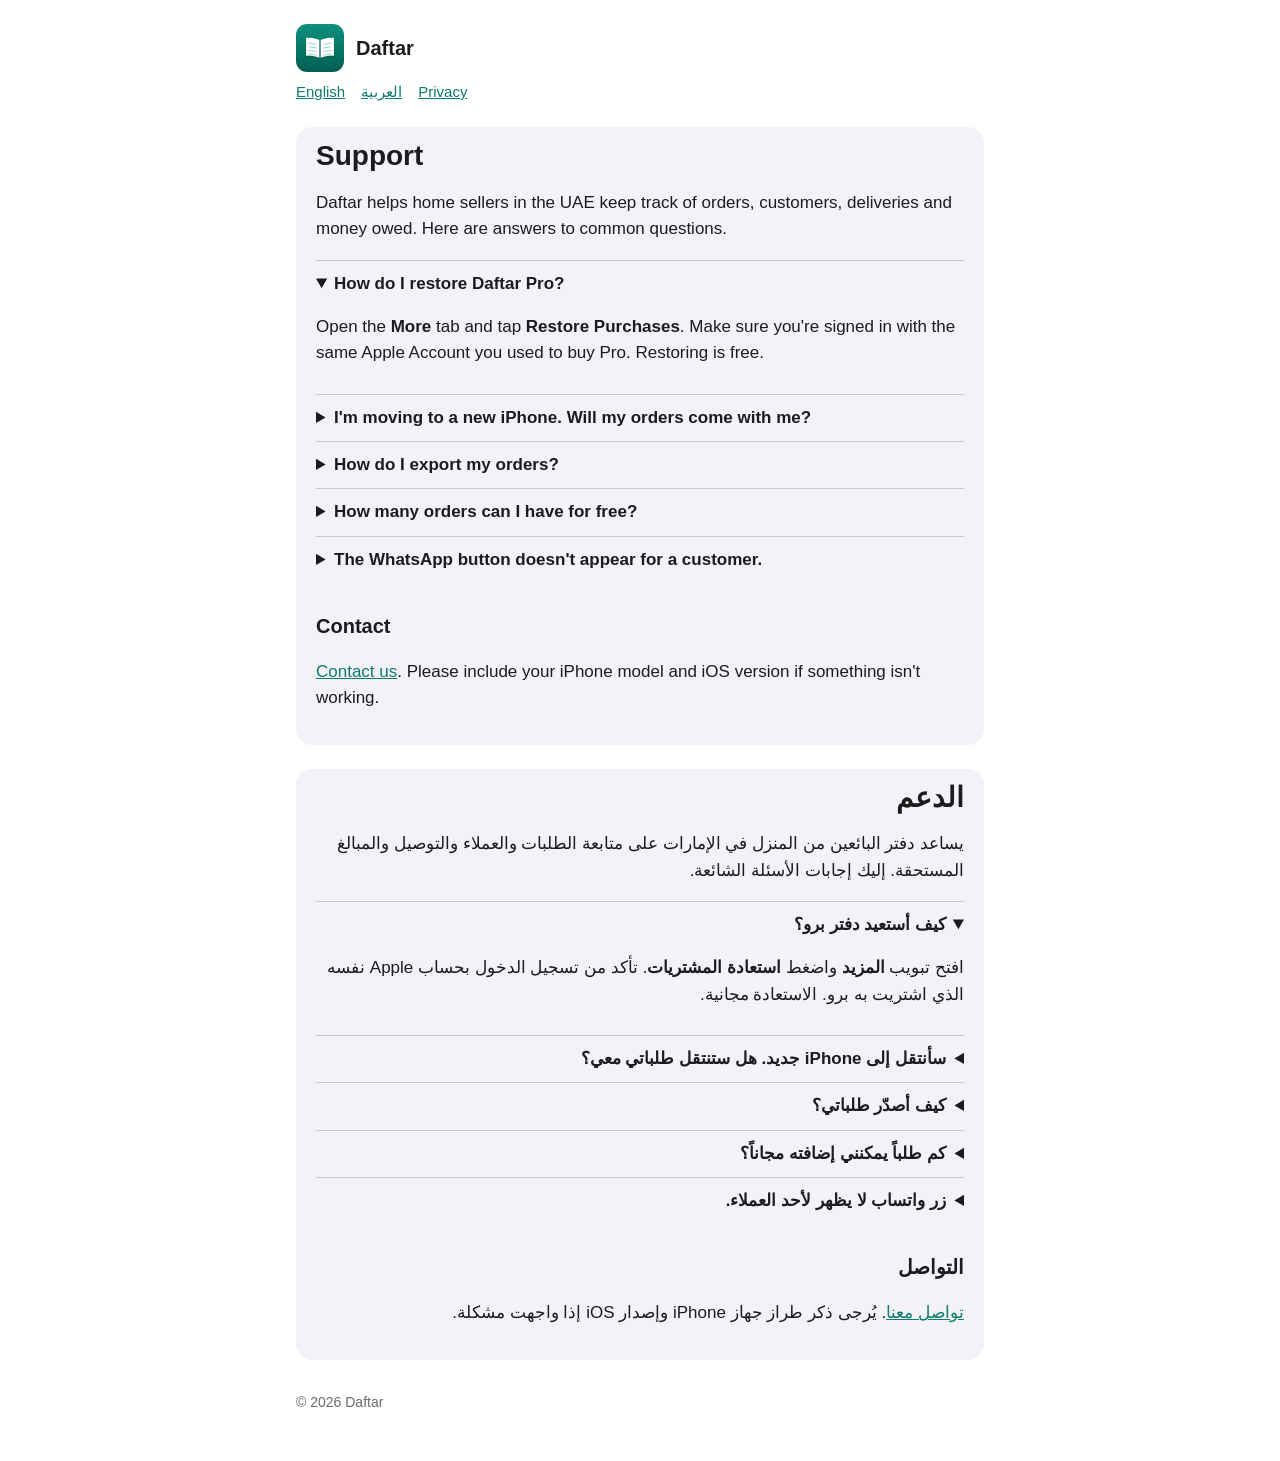
==== support.html @ 436f1809 "Daftar privacy policy and support pages (English + Arabic) Contact links point to the repo's Issues " ====
<!doctype html>
<html lang="en">
<head>
  <meta charset="utf-8">
  <meta name="viewport" content="width=device-width, initial-scale=1">
  <title>Daftar Support</title>
  <meta name="description" content="Help with Daftar: restoring Daftar Pro, moving to a new iPhone, exporting orders.">
  <link rel="stylesheet" href="style.css">
  <link rel="icon" href="icon.png">
</head>
<body>
<main>
  <header><img src="icon.png" alt=""><a href="index.html">Daftar</a></header>
  <nav><a href="#en">English</a><a href="#ar" lang="ar">العربية</a><a href="privacy.html">Privacy</a></nav>

  <section class="lang" id="en" lang="en" dir="ltr">
    <h1>Support</h1>
    <p>Daftar helps home sellers in the UAE keep track of orders, customers, deliveries and money owed. Here are answers to common questions.</p>

    <details open>
      <summary>How do I restore Daftar Pro?</summary>
      <p>Open the <strong>More</strong> tab and tap <strong>Restore Purchases</strong>. Make sure you're signed in with the same Apple Account you used to buy Pro. Restoring is free.</p>
    </details>
    <details>
      <summary>I'm moving to a new iPhone. Will my orders come with me?</summary>
      <p>Your orders and customers are stored only on your iPhone; Daftar has no online account. To move them, restore your new iPhone from an iCloud or computer backup of your old one; Daftar's data comes with the backup. If you set up the new iPhone as new, it will start empty. Daftar Pro itself can always be restored with <strong>Restore Purchases</strong>.</p>
    </details>
    <details>
      <summary>How do I export my orders?</summary>
      <p>With Daftar Pro, open <strong>More</strong> and tap <strong>Export orders (CSV)</strong>. You can save the file or share it, then open it in Excel, Numbers or Google Sheets. Arabic text is preserved.</p>
    </details>
    <details>
      <summary>How many orders can I have for free?</summary>
      <p>The free version keeps up to 30 open orders (not yet delivered or cancelled) at a time. Delivered and cancelled orders don't count. Daftar Pro removes the limit.</p>
    </details>
    <details>
      <summary>The WhatsApp button doesn't appear for a customer.</summary>
      <p>Check the customer's WhatsApp number. UAE numbers such as 050 123 4567 work as they are; for other countries, include the country code, for example +44.</p>
    </details>

    <h2>Contact</h2>
    <p><a href="https://github.com/junaidulqayyumqureshi/daftar-site/issues">Contact us</a>. Please include your iPhone model and iOS version if something isn't working.</p>
  </section>

  <section class="lang" id="ar" lang="ar" dir="rtl">
    <h1>الدعم</h1>
    <p>يساعد دفتر البائعين من المنزل في الإمارات على متابعة الطلبات والعملاء والتوصيل والمبالغ المستحقة. إليك إجابات الأسئلة الشائعة.</p>

    <details open>
      <summary>كيف أستعيد دفتر برو؟</summary>
      <p>افتح تبويب <strong>المزيد</strong> واضغط <strong>استعادة المشتريات</strong>. تأكد من تسجيل الدخول بحساب Apple نفسه الذي اشتريت به برو. الاستعادة مجانية.</p>
    </details>
    <details>
      <summary>سأنتقل إلى iPhone جديد. هل ستنتقل طلباتي معي؟</summary>
      <p>تُحفظ طلباتك وعملاؤك على جهاز iPhone فقط، ولا يوجد لدفتر حساب على الإنترنت. لنقلها، استعِد جهازك الجديد من نسخة احتياطية لجهازك القديم على iCloud أو على الكمبيوتر، وستنتقل بيانات دفتر مع النسخة. إذا أعددت الجهاز الجديد كجهاز جديد فسيبدأ دفتر فارغاً. أما دفتر برو فيمكن استعادته دائماً عبر <strong>استعادة المشتريات</strong>.</p>
    </details>
    <details>
      <summary>كيف أصدّر طلباتي؟</summary>
      <p>مع دفتر برو، افتح <strong>المزيد</strong> واضغط <strong>تصدير الطلبات (CSV)</strong>. يمكنك حفظ الملف أو مشاركته ثم فتحه في Excel أو Numbers أو Google Sheets، مع الحفاظ على النص العربي.</p>
    </details>
    <details>
      <summary>كم طلباً يمكنني إضافته مجاناً؟</summary>
      <p>تتيح النسخة المجانية حتى 30 طلباً مفتوحاً (لم يتم توصيله أو إلغاؤه) في الوقت نفسه. الطلبات المُوصلة والملغاة لا تُحتسب. يزيل دفتر برو هذا الحد.</p>
    </details>
    <details>
      <summary>زر واتساب لا يظهر لأحد العملاء.</summary>
      <p>تحقق من رقم واتساب الخاص بالعميل. الأرقام الإماراتية مثل <span dir="ltr">050 123 4567</span> تعمل كما هي، أما الأرقام من دول أخرى فأضف رمز الدولة، مثل <span dir="ltr">+44</span>.</p>
    </details>

    <h2>التواصل</h2>
    <p><a href="https://github.com/junaidulqayyumqureshi/daftar-site/issues">تواصل معنا</a>. يُرجى ذكر طراز جهاز iPhone وإصدار iOS إذا واجهت مشكلة.</p>
  </section>

  <footer>© 2026 Daftar</footer>
</main>
</body>
</html>
---- style.css ----
:root { --accent: #0F7B6C; --text: #1c1c1e; --muted: #6b6b70; --bg: #ffffff; --card: #f2f2f7; color-scheme: light dark; }
@media (prefers-color-scheme: dark) { :root { --accent: #3CC2A9; --text: #f2f2f7; --muted: #a1a1a6; --bg: #000000; --card: #1c1c1e; } }
* { box-sizing: border-box; }
body { margin: 0; background: var(--bg); color: var(--text); font: 17px/1.55 -apple-system, BlinkMacSystemFont, "Segoe UI", "SF Arabic", "Noto Sans Arabic", Tahoma, sans-serif; }
main { max-width: 720px; margin: 0 auto; padding: 24px 16px 48px; }
header { display: flex; align-items: center; gap: 12px; margin-bottom: 8px; }
header img { width: 48px; height: 48px; border-radius: 11px; }
header a { color: inherit; text-decoration: none; font-weight: 700; font-size: 20px; }
nav { display: flex; gap: 16px; flex-wrap: wrap; margin: 4px 0 24px; font-size: 15px; }
a { color: var(--accent); }
h1 { font-size: 28px; line-height: 1.2; margin: 8px 0 4px; }
h2 { font-size: 20px; margin: 28px 0 8px; }
.updated { color: var(--muted); font-size: 14px; margin: 0 0 16px; }
section.lang { background: var(--card); border-radius: 16px; padding: 4px 20px 16px; margin-top: 24px; }
section.lang[dir="rtl"] { text-align: right; }
ul { padding-inline-start: 22px; }
li { margin: 6px 0; }
details { border-top: 1px solid color-mix(in srgb, var(--muted) 30%, transparent); padding: 10px 0; }
summary { font-weight: 600; cursor: pointer; }
footer { color: var(--muted); font-size: 14px; margin-top: 32px; }
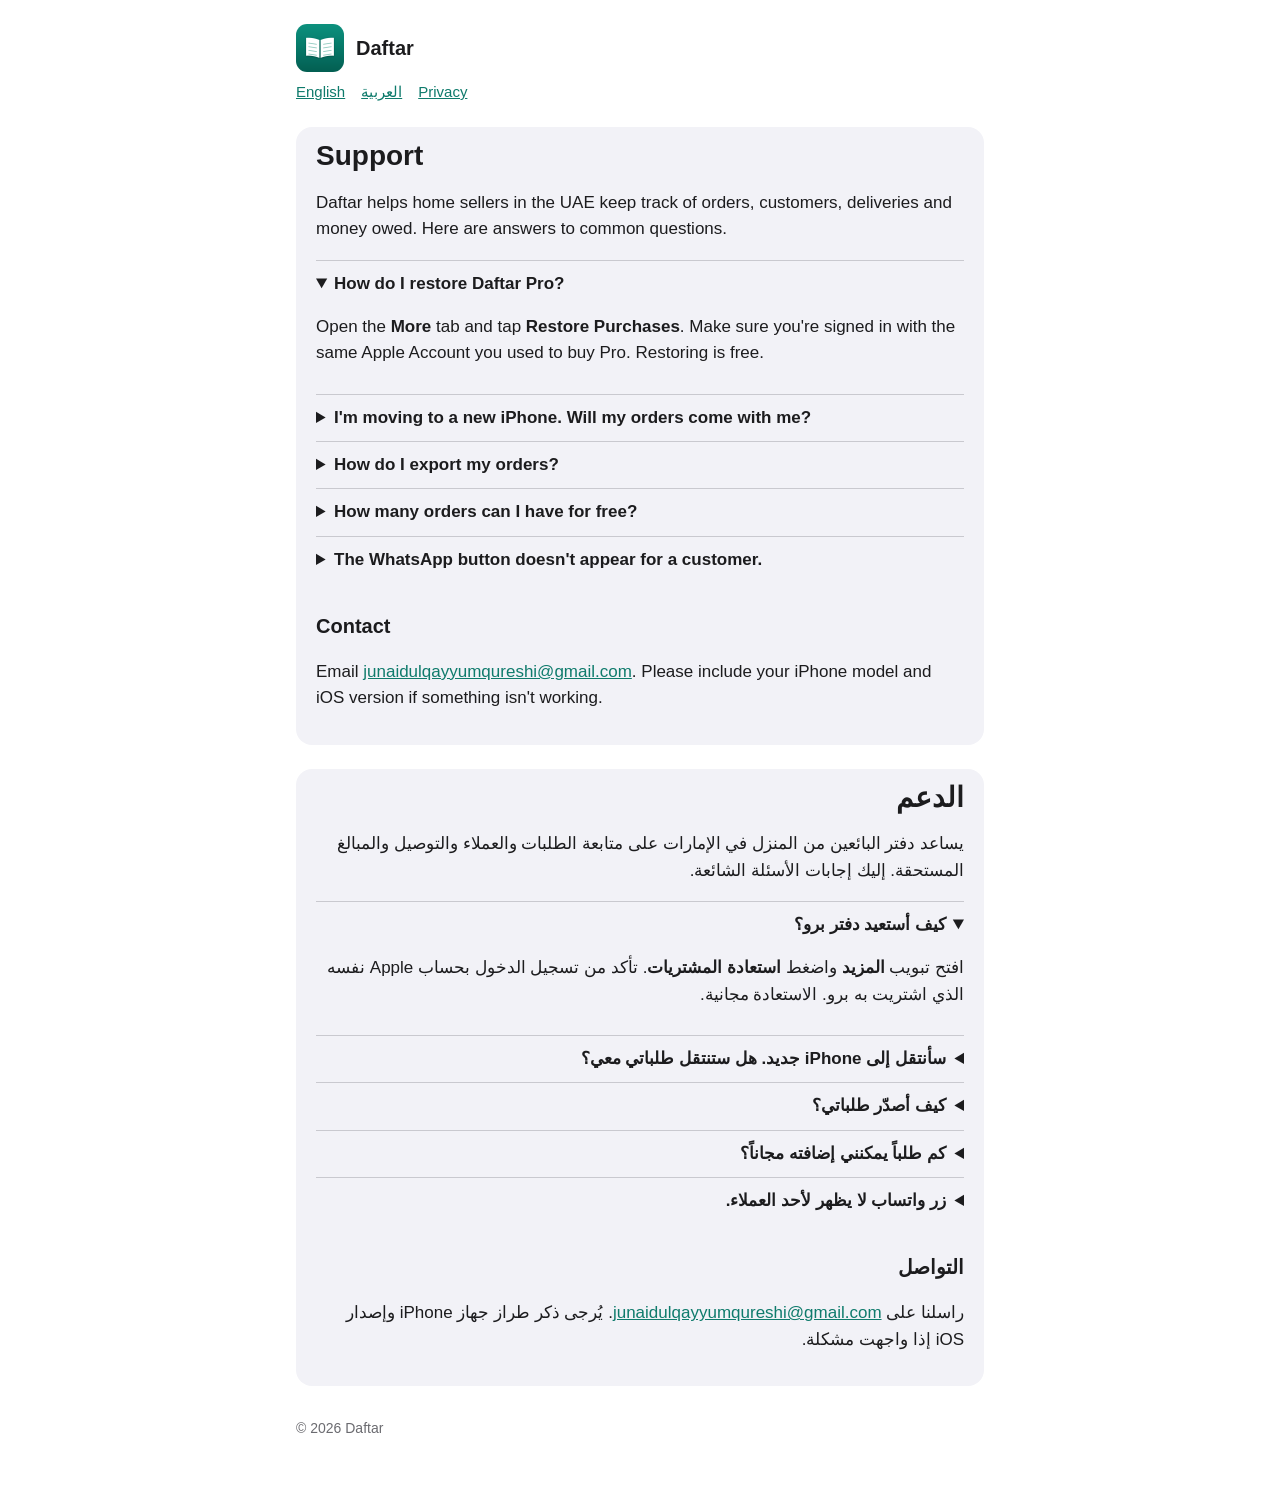
==== commit ff5b3052: "Use contact email on privacy and support pages Co-Authored-By: Claude Opus 5.5 <noreply@anthropic.co" ====
--- a/support.html
+++ b/support.html
@@ -39,7 +39,7 @@
     </details>
 
     <h2>Contact</h2>
-    <p><a href="https://github.com/junaidulqayyumqureshi/daftar-site/issues">Contact us</a>. Please include your iPhone model and iOS version if something isn't working.</p>
+    <p>Email <a href="mailto:junaidulqayyumqureshi@gmail.com">junaidulqayyumqureshi@gmail.com</a>. Please include your iPhone model and iOS version if something isn't working.</p>
   </section>
 
   <section class="lang" id="ar" lang="ar" dir="rtl">
@@ -68,7 +68,7 @@
     </details>
 
     <h2>التواصل</h2>
-    <p><a href="https://github.com/junaidulqayyumqureshi/daftar-site/issues">تواصل معنا</a>. يُرجى ذكر طراز جهاز iPhone وإصدار iOS إذا واجهت مشكلة.</p>
+    <p>راسلنا على <a href="mailto:junaidulqayyumqureshi@gmail.com" dir="ltr">junaidulqayyumqureshi@gmail.com</a>. يُرجى ذكر طراز جهاز iPhone وإصدار iOS إذا واجهت مشكلة.</p>
   </section>
 
   <footer>© 2026 Daftar</footer>
